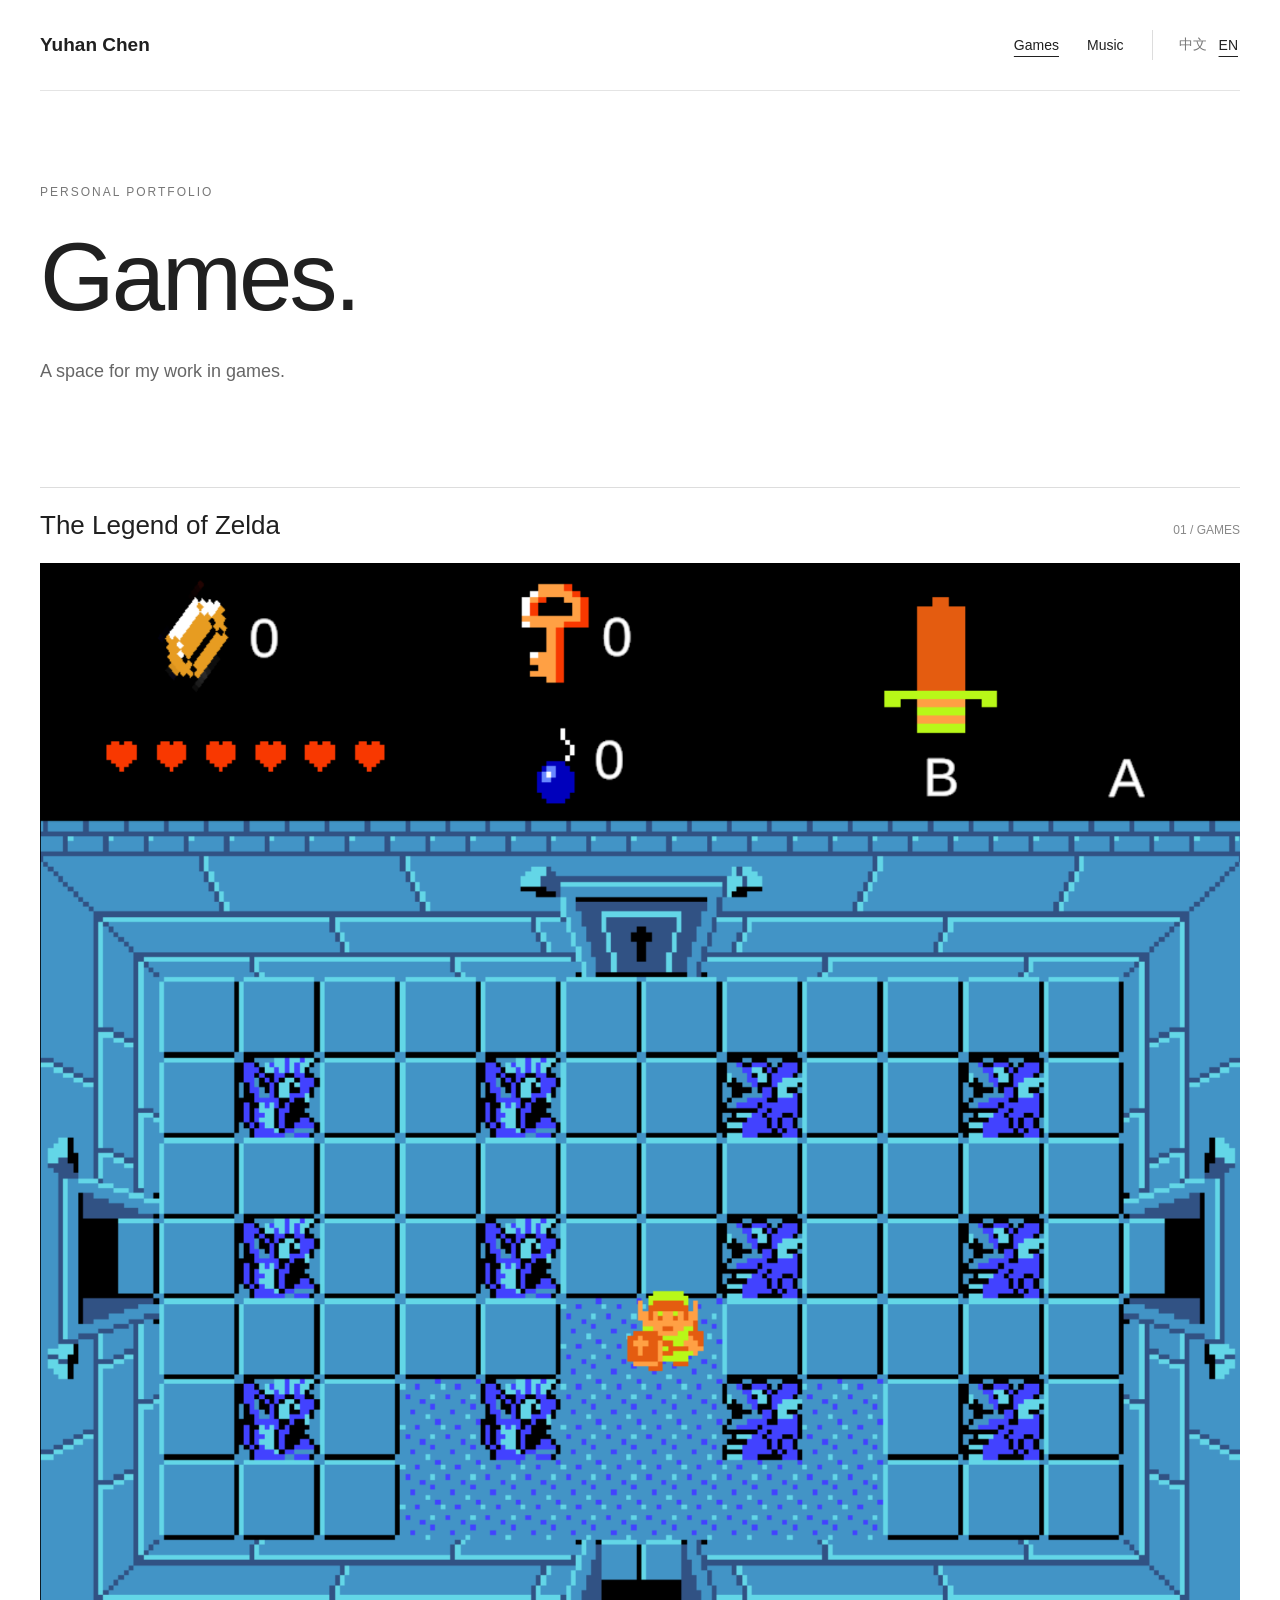
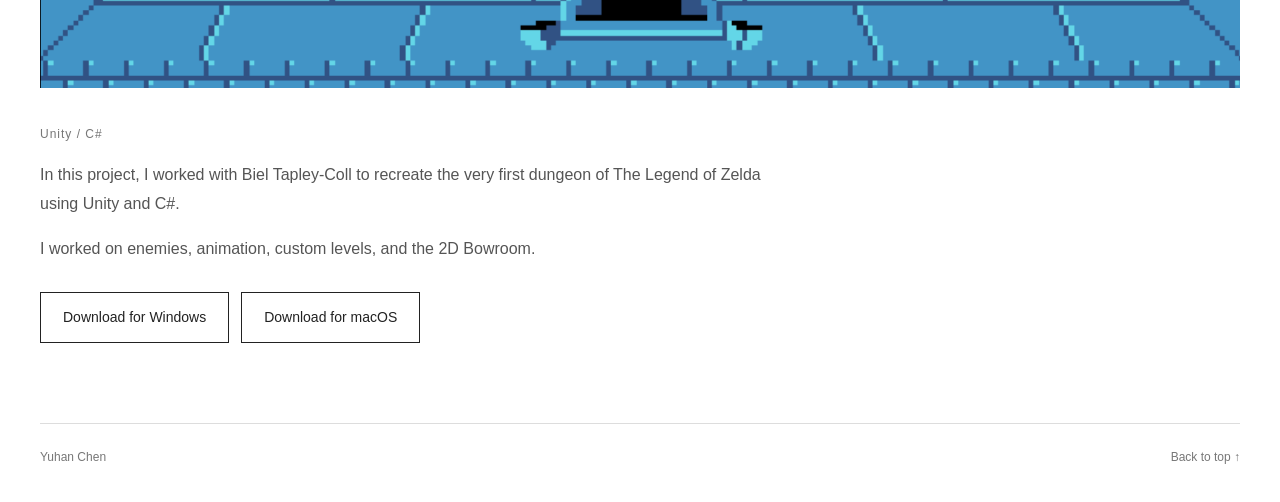
==== games.html @ 27d077f9 "Update portfolio and add Zelda project" ====
<!doctype html>
<html lang="en">
<head>
  <meta charset="utf-8">
  <meta name="viewport" content="width=device-width, initial-scale=1">
  <meta name="description" content="Yuhan Chen — Games & Music / 游戏与音乐作品集">
  <title>Yuhan Chen — Games</title>
  <link rel="stylesheet" href="styles.css">
</head>
<body data-page="games">
  <header>
    <a class="name" href="index.html">Yuhan Chen</a>
    <nav aria-label="Main navigation">
      <a href="games.html" aria-current="page" data-zh="游戏" data-en="Games">Games</a>
      <a href="music.html" data-zh="音乐" data-en="Music">Music</a>
      <div class="languages" role="group" aria-label="Language / 语言">
        <button type="button" lang="zh-CN" data-lang="zh" aria-pressed="false">中文</button>
        <button type="button" lang="en" data-lang="en" aria-pressed="true">EN</button>
      </div>
    </nav>
  </header>
  <main id="home">
    <section class="intro" aria-labelledby="title">
      <p class="eyebrow" data-zh="个人作品集 / PORTFOLIO" data-en="PERSONAL PORTFOLIO">PERSONAL PORTFOLIO</p>
      <h1 id="title" data-zh="游戏。" data-en="Games.">Games.</h1>
      <p data-zh="这里记录我的游戏作品。" data-en="A space for my work in games.">A space for my work in games.</p>
    </section>
    <section class="work" id="games" aria-labelledby="games-title">
      <div class="section-top"><h2 id="games-title">The Legend of Zelda</h2><span class="number">01 / GAMES</span></div>
      <img class="game-cover" src="images/zelda-cover.png" width="1708" height="1599" alt="The Legend of Zelda recreation: Link in a blue dungeon room">
      <div class="project-description">
        <p class="project-tools">Unity / C#</p>
        <p data-zh="在这个项目中，我与 Biel Tapley-Coll 合作，使用 Unity 和 C# 重现了《塞尔达传说》的第一个地牢。" data-en="In this project, I worked with Biel Tapley-Coll to recreate the very first dungeon of The Legend of Zelda using Unity and C#.">In this project, I worked with Biel Tapley-Coll to recreate the very first dungeon of The Legend of Zelda using Unity and C#.</p>
        <p data-zh="我负责敌人、动画、自定义关卡，以及 2D Bowroom。" data-en="I worked on enemies, animation, custom levels, and the 2D Bowroom.">I worked on enemies, animation, custom levels, and the 2D Bowroom.</p>
        <div class="downloads">
          <a class="download-button" href="https://github.com/HANSON923/Legend-of-zelda-NES-version-EECS494/releases/download/v1.0.0-gold/Legend.Of.Zelda.NES.Windows.zip" data-zh="下载 Windows 版" data-en="Download for Windows">Download for Windows</a>
          <a class="download-button" href="https://github.com/HANSON923/Legend-of-zelda-NES-version-EECS494/releases/download/v1.0.0-gold/Legend.Of.Zelda.NES.MacOS.zip" data-zh="下载 macOS 版" data-en="Download for macOS">Download for macOS</a>
        </div>
      </div>
    </section>
  </main>
  <footer><span>Yuhan Chen</span><a href="#home" data-zh="回到顶部 ↑" data-en="Back to top ↑">Back to top ↑</a></footer>
  <script src="script.js"></script>
</body>
</html>
---- styles.css ----
*{box-sizing:border-box}html{scroll-behavior:smooth;scroll-padding-top:30px}body{margin:0;background:#fff;color:#202020;font-family:Arial,"Microsoft YaHei",sans-serif}a{color:inherit;text-decoration:none}button{font:inherit}header,main,footer{width:min(1200px,calc(100% - 80px));margin:auto}header{display:flex;justify-content:space-between;align-items:center;padding:30px 0;border-bottom:1px solid #e4e4e4}.name{font-size:19px;font-weight:700}nav{display:flex;align-items:center;gap:28px;font-size:14px}.languages{display:flex;gap:8px;border-left:1px solid #ddd;padding-left:24px}.languages button{border:0;background:none;padding:6px 2px;cursor:pointer;color:#777}.languages button[aria-pressed="true"]{color:#202020;text-decoration:underline;text-underline-offset:6px}a:focus-visible,button:focus-visible{outline:2px solid #245cca;outline-offset:5px}.intro{padding:94px 0 82px}.eyebrow{font-size:12px;letter-spacing:2px;text-transform:uppercase;color:#777;margin:0 0 24px}h1{font-size:clamp(48px,7.5vw,96px);line-height:1.12;letter-spacing:-3px;font-weight:500;margin:0 0 24px}.intro p:last-child{font-size:18px;line-height:1.8;color:#666;max-width:600px}.work{margin-bottom:80px}.section-top{display:flex;align-items:baseline;justify-content:space-between;border-top:1px solid #ddd;padding:22px 0}h2{font-size:26px;font-weight:500;margin:0}.number{font-size:12px;color:#888}.cover{aspect-ratio:16/8;background:#f0f1ef;display:flex;flex-direction:column;justify-content:center;align-items:center;gap:18px;text-align:center;padding:30px}.cover.music{background:#f4f1ed}.cover strong{font-size:clamp(40px,7vw,88px);font-weight:400;letter-spacing:-2px;color:#b9bdb6}.cover.music strong{color:#c4bab0}.cover span{font-size:13px;color:#696969}.caption{display:flex;justify-content:space-between;gap:24px;padding-top:18px;font-size:14px;color:#777;line-height:1.6}.caption p{margin:0}footer{border-top:1px solid #ddd;padding:26px 0 38px;display:flex;justify-content:space-between;font-size:12px;color:#777}@media(max-width:600px){header,main,footer{width:calc(100% - 36px)}header{align-items:flex-start;gap:20px}.name{font-size:16px;white-space:nowrap}nav{gap:13px;flex-wrap:wrap;justify-content:flex-end;font-size:12px}.languages{padding-left:10px;gap:6px}.intro{padding:65px 0 48px}h1{letter-spacing:-2px}.intro p:last-child{font-size:16px}h2{font-size:22px}.cover{aspect-ratio:4/3}.work{margin-bottom:48px}.caption{flex-direction:column;gap:5px}footer{gap:20px}}@media(prefers-reduced-motion:reduce){html{scroll-behavior:auto}}
nav a[aria-current="page"]{text-decoration:underline;text-underline-offset:6px}.category-link{display:block}.category-link:hover h2{text-decoration:underline;text-underline-offset:6px}
.game-cover{display:block;width:100%;height:auto}

.project-description{max-width:760px;padding-top:24px;font-size:16px;line-height:1.8;color:#555}.project-tools{font-size:12px;letter-spacing:1px;color:#777}.downloads{display:flex;flex-wrap:wrap;gap:12px;margin-top:28px}.download-button{display:inline-block;border:1px solid #222;padding:12px 22px;color:#222;font-size:14px}.download-button:hover{background:#222;color:#fff}
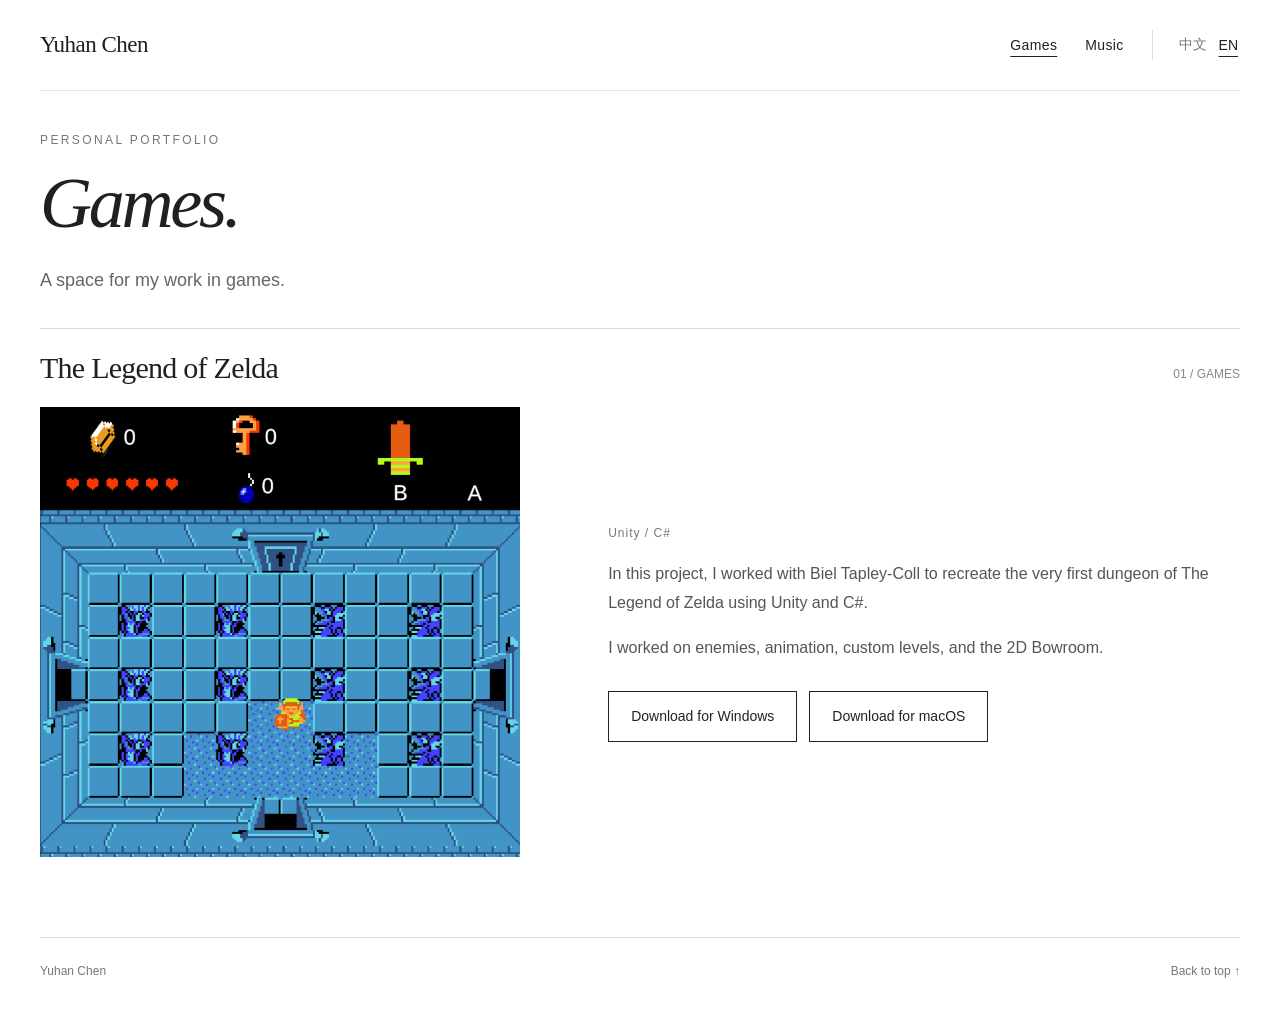
==== commit 83db1626: "Add files via upload" ====
--- a/games.html
+++ b/games.html
@@ -5,6 +5,7 @@
   <meta name="viewport" content="width=device-width, initial-scale=1">
   <meta name="description" content="Yuhan Chen — Games & Music / 游戏与音乐作品集">
   <title>Yuhan Chen — Games</title>
+  <link rel="icon" type="image/svg+xml" href="favicon.svg">
   <link rel="stylesheet" href="styles.css">
 </head>
 <body data-page="games">
@@ -22,11 +23,12 @@
   <main id="home">
     <section class="intro" aria-labelledby="title">
       <p class="eyebrow" data-zh="个人作品集 / PORTFOLIO" data-en="PERSONAL PORTFOLIO">PERSONAL PORTFOLIO</p>
-      <h1 id="title" data-zh="游戏。" data-en="Games.">Games.</h1>
+      <h1 id="title" data-zh="游戏" data-en="Games.">Games.</h1>
       <p data-zh="这里记录我的游戏作品。" data-en="A space for my work in games.">A space for my work in games.</p>
     </section>
     <section class="work" id="games" aria-labelledby="games-title">
       <div class="section-top"><h2 id="games-title">The Legend of Zelda</h2><span class="number">01 / GAMES</span></div>
+      <div class="project-layout">
       <img class="game-cover" src="images/zelda-cover.png" width="1708" height="1599" alt="The Legend of Zelda recreation: Link in a blue dungeon room">
       <div class="project-description">
         <p class="project-tools">Unity / C#</p>
@@ -37,6 +39,7 @@
           <a class="download-button" href="https://github.com/HANSON923/Legend-of-zelda-NES-version-EECS494/releases/download/v1.0.0-gold/Legend.Of.Zelda.NES.MacOS.zip" data-zh="下载 macOS 版" data-en="Download for macOS">Download for macOS</a>
         </div>
       </div>
+      </div>
     </section>
   </main>
   <footer><span>Yuhan Chen</span><a href="#home" data-zh="回到顶部 ↑" data-en="Back to top ↑">Back to top ↑</a></footer>
--- a/styles.css
+++ b/styles.css
@@ -1,5 +1,97 @@
-*{box-sizing:border-box}html{scroll-behavior:smooth;scroll-padding-top:30px}body{margin:0;background:#fff;color:#202020;font-family:Arial,"Microsoft YaHei",sans-serif}a{color:inherit;text-decoration:none}button{font:inherit}header,main,footer{width:min(1200px,calc(100% - 80px));margin:auto}header{display:flex;justify-content:space-between;align-items:center;padding:30px 0;border-bottom:1px solid #e4e4e4}.name{font-size:19px;font-weight:700}nav{display:flex;align-items:center;gap:28px;font-size:14px}.languages{display:flex;gap:8px;border-left:1px solid #ddd;padding-left:24px}.languages button{border:0;background:none;padding:6px 2px;cursor:pointer;color:#777}.languages button[aria-pressed="true"]{color:#202020;text-decoration:underline;text-underline-offset:6px}a:focus-visible,button:focus-visible{outline:2px solid #245cca;outline-offset:5px}.intro{padding:94px 0 82px}.eyebrow{font-size:12px;letter-spacing:2px;text-transform:uppercase;color:#777;margin:0 0 24px}h1{font-size:clamp(48px,7.5vw,96px);line-height:1.12;letter-spacing:-3px;font-weight:500;margin:0 0 24px}.intro p:last-child{font-size:18px;line-height:1.8;color:#666;max-width:600px}.work{margin-bottom:80px}.section-top{display:flex;align-items:baseline;justify-content:space-between;border-top:1px solid #ddd;padding:22px 0}h2{font-size:26px;font-weight:500;margin:0}.number{font-size:12px;color:#888}.cover{aspect-ratio:16/8;background:#f0f1ef;display:flex;flex-direction:column;justify-content:center;align-items:center;gap:18px;text-align:center;padding:30px}.cover.music{background:#f4f1ed}.cover strong{font-size:clamp(40px,7vw,88px);font-weight:400;letter-spacing:-2px;color:#b9bdb6}.cover.music strong{color:#c4bab0}.cover span{font-size:13px;color:#696969}.caption{display:flex;justify-content:space-between;gap:24px;padding-top:18px;font-size:14px;color:#777;line-height:1.6}.caption p{margin:0}footer{border-top:1px solid #ddd;padding:26px 0 38px;display:flex;justify-content:space-between;font-size:12px;color:#777}@media(max-width:600px){header,main,footer{width:calc(100% - 36px)}header{align-items:flex-start;gap:20px}.name{font-size:16px;white-space:nowrap}nav{gap:13px;flex-wrap:wrap;justify-content:flex-end;font-size:12px}.languages{padding-left:10px;gap:6px}.intro{padding:65px 0 48px}h1{letter-spacing:-2px}.intro p:last-child{font-size:16px}h2{font-size:22px}.cover{aspect-ratio:4/3}.work{margin-bottom:48px}.caption{flex-direction:column;gap:5px}footer{gap:20px}}@media(prefers-reduced-motion:reduce){html{scroll-behavior:auto}}
+*{box-sizing:border-box}html{scroll-behavior:smooth;scroll-padding-top:30px}body{margin:0;background:#fff;color:#202020;font-family:Arial,"Microsoft YaHei",sans-serif}a{color:inherit;text-decoration:none}button{font:inherit}header,main,footer{width:min(1200px,calc(100% - 80px));margin:auto}header{display:flex;justify-content:space-between;align-items:center;padding:30px 0;border-bottom:1px solid #e4e4e4}.name{font-size:19px;font-weight:700}nav{display:flex;align-items:center;gap:28px;font-size:14px}.languages{display:flex;gap:8px;border-left:1px solid #ddd;padding-left:24px}.languages button{border:0;background:none;padding:6px 2px;cursor:pointer;color:#777}.languages button[aria-pressed="true"]{color:#202020;text-decoration:underline;text-underline-offset:6px}a:focus-visible,button:focus-visible{outline:2px solid #245cca;outline-offset:5px}.intro{padding:94px 0 82px}.eyebrow{font-size:12px;letter-spacing:2px;text-transform:uppercase;color:#777;margin:0 0 24px}h1{font-size:clamp(48px,7.5vw,96px);line-height:1.12;letter-spacing:-3px;font-weight:500;margin:0 0 24px}.intro p:last-of-type{font-size:18px;line-height:1.8;color:#666;max-width:600px}.work{margin-bottom:80px}.section-top{display:flex;align-items:baseline;justify-content:space-between;border-top:1px solid #ddd;padding:22px 0}h2{font-size:26px;font-weight:500;margin:0}.number{font-size:12px;color:#888}.cover{aspect-ratio:16/8;background:#f0f1ef;display:flex;flex-direction:column;justify-content:center;align-items:center;gap:18px;text-align:center;padding:30px}.cover.music{background:#f4f1ed}.cover strong{font-size:clamp(40px,7vw,88px);font-weight:400;letter-spacing:-2px;color:#b9bdb6}.cover.music strong{color:#c4bab0}.cover span{font-size:13px;color:#696969}.caption{display:flex;justify-content:space-between;gap:24px;padding-top:18px;font-size:14px;color:#777;line-height:1.6}.caption p{margin:0}footer{border-top:1px solid #ddd;padding:26px 0 38px;display:flex;justify-content:space-between;font-size:12px;color:#777}@media(max-width:600px){header,main,footer{width:calc(100% - 36px)}header{align-items:flex-start;gap:20px}.name{font-size:16px;white-space:nowrap}nav{gap:13px;flex-wrap:wrap;justify-content:flex-end;font-size:12px}.languages{padding-left:10px;gap:6px}.intro{padding:65px 0 48px}h1{letter-spacing:-2px}.intro p:last-of-type{font-size:16px}h2{font-size:22px}.cover{aspect-ratio:4/3}.work{margin-bottom:48px}.caption{flex-direction:column;gap:5px}footer{gap:20px}}@media(prefers-reduced-motion:reduce){html{scroll-behavior:auto}}
 nav a[aria-current="page"]{text-decoration:underline;text-underline-offset:6px}.category-link{display:block}.category-link:hover h2{text-decoration:underline;text-underline-offset:6px}
 .game-cover{display:block;width:100%;height:auto}
 
 .project-description{max-width:760px;padding-top:24px;font-size:16px;line-height:1.8;color:#555}.project-tools{font-size:12px;letter-spacing:1px;color:#777}.downloads{display:flex;flex-wrap:wrap;gap:12px;margin-top:28px}.download-button{display:inline-block;border:1px solid #222;padding:12px 22px;color:#222;font-size:14px}.download-button:hover{background:#222;color:#fff}
+
+/* Editorial typography: expressive serif headings, restrained sans-serif body. */
+:root {
+  --font-editorial: "Palatino Linotype", "Book Antiqua", Palatino, Georgia, "STSong", "SimSun", serif;
+  --font-body: "Segoe UI", "Helvetica Neue", Arial, "PingFang SC", "Microsoft YaHei", sans-serif;
+}
+body { font-family: var(--font-body); }
+.name { font-family: var(--font-editorial); font-weight: 400; font-size: 23px; letter-spacing: -.5px; }
+h1 { font-family: var(--font-editorial); font-weight: 400; font-style: italic; letter-spacing: -.045em; line-height: 1.18; }
+h2 { font-family: var(--font-editorial); font-weight: 400; font-size: 30px; letter-spacing: -.025em; }
+.intro p:last-of-type { font-weight: 400; }
+nav { letter-spacing: .025em; }
+.eyebrow { letter-spacing: .2em; }
+html[lang="zh-CN"] h1 { font-style: normal; letter-spacing: .04em; }
+html[lang="zh-CN"] h2 { letter-spacing: .02em; }
+html[lang="zh-CN"] .title-ampersand {
+  font-family: "Segoe UI", "Helvetica Neue", sans-serif;
+  font-weight: 300;
+  font-size: .72em;
+  display: inline-block;
+  vertical-align: .06em;
+  letter-spacing: 0;
+}
+@media (max-width: 600px) {
+  .name { font-size: 20px; }
+  h2 { font-size: 25px; }
+}
+
+/* Gentle entrance on each page; navigation remains stationary. */
+@keyframes content-enter {
+  from { opacity: 0; transform: translateY(28px); }
+  to { opacity: 1; transform: translateY(0); }
+}
+@media (prefers-reduced-motion: no-preference) {
+  main > .intro {
+    animation: content-enter 1000ms cubic-bezier(.22, 1, .36, 1) both;
+  }
+  main > .work {
+    animation: content-enter 1000ms cubic-bezier(.22, 1, .36, 1) 100ms both;
+  }
+  .download-button {
+    transition: background-color 180ms ease, color 180ms ease;
+  }
+}
+
+/* Shared project showcase: cover beside details. */
+body:is([data-page="games"], [data-page="music"]) .intro { padding: 42px 0 32px; }
+body:is([data-page="games"], [data-page="music"]) .intro h1 { font-size: clamp(48px, 6vw, 72px); margin-bottom: 12px; }
+body:is([data-page="games"], [data-page="music"]) .intro .eyebrow { margin-bottom: 14px; }
+body:is([data-page="games"], [data-page="music"]) .intro p:last-of-type { margin-bottom: 0; }
+.project-layout { display: grid; grid-template-columns: minmax(0, 45fr) minmax(0, 55fr); gap: clamp(28px, 4vw, 56px); align-items: center; }
+.project-layout .game-cover { width: 100%; height: auto; max-width: 480px; max-height: 450px; object-fit: contain; justify-self: start; }
+.project-layout .project-description { min-width: 0; padding-top: 0; }
+.project-layout .project-tools { margin-top: 0; }
+@media (max-width: 760px) {
+  .project-layout { grid-template-columns: minmax(0, 1fr); gap: 24px; }
+  .project-layout .game-cover { justify-self: center; }
+  body:is([data-page="games"], [data-page="music"]) .intro { padding: 36px 0 28px; }
+  body:is([data-page="games"], [data-page="music"]) .section-top { gap: 16px; flex-wrap: wrap; }
+}
+
+.project-layout .music-cover { width: 100%; max-width: 450px; aspect-ratio: 1; padding: 24px; }
+.project-layout .music-cover strong { font-size: clamp(32px, 5vw, 64px); }
+@media (max-width: 760px) { .project-layout .music-cover { justify-self: center; } }
+
+.social-links { display: flex; flex-wrap: wrap; gap: 20px; margin-top: 28px; }
+.social-link { display: inline-flex; align-items: center; gap: 10px; min-height: 44px; color: #666; font-size: 14px; }
+.social-link:hover { color: #202020; }
+.social-link:hover span { text-decoration: underline; text-underline-offset: 5px; }
+.social-link .brand-icon { display: block; flex-shrink: 0; object-fit: contain; }
+button.social-link { background: none; border: 0; padding: 0; cursor: pointer; }
+.discord-contact { margin-top: 6px; font-size: 13px; color: #777; display: flex; flex-wrap: wrap; gap: 12px; }
+#discord-username { user-select: all; }
+
+.copy-toast { margin-top: 6px; min-height: 20px; color: #777; font-size: 13px; line-height: 20px; text-align: left; opacity: 0; pointer-events: none; }
+.copy-toast.is-visible { opacity: 1; }
+@media (prefers-reduced-motion: no-preference) { .copy-toast { transition: opacity 160ms ease; } }
+
+/* White header and main content. */
+header {
+  background: #FFFFFF;
+  position: relative;
+  isolation: isolate;
+}
+header::before {
+  content: "";
+  position: absolute;
+  inset: 0 calc((100vw - 100%) / -2);
+  background: #FFFFFF;
+  z-index: -1;
+  pointer-events: none;
+}
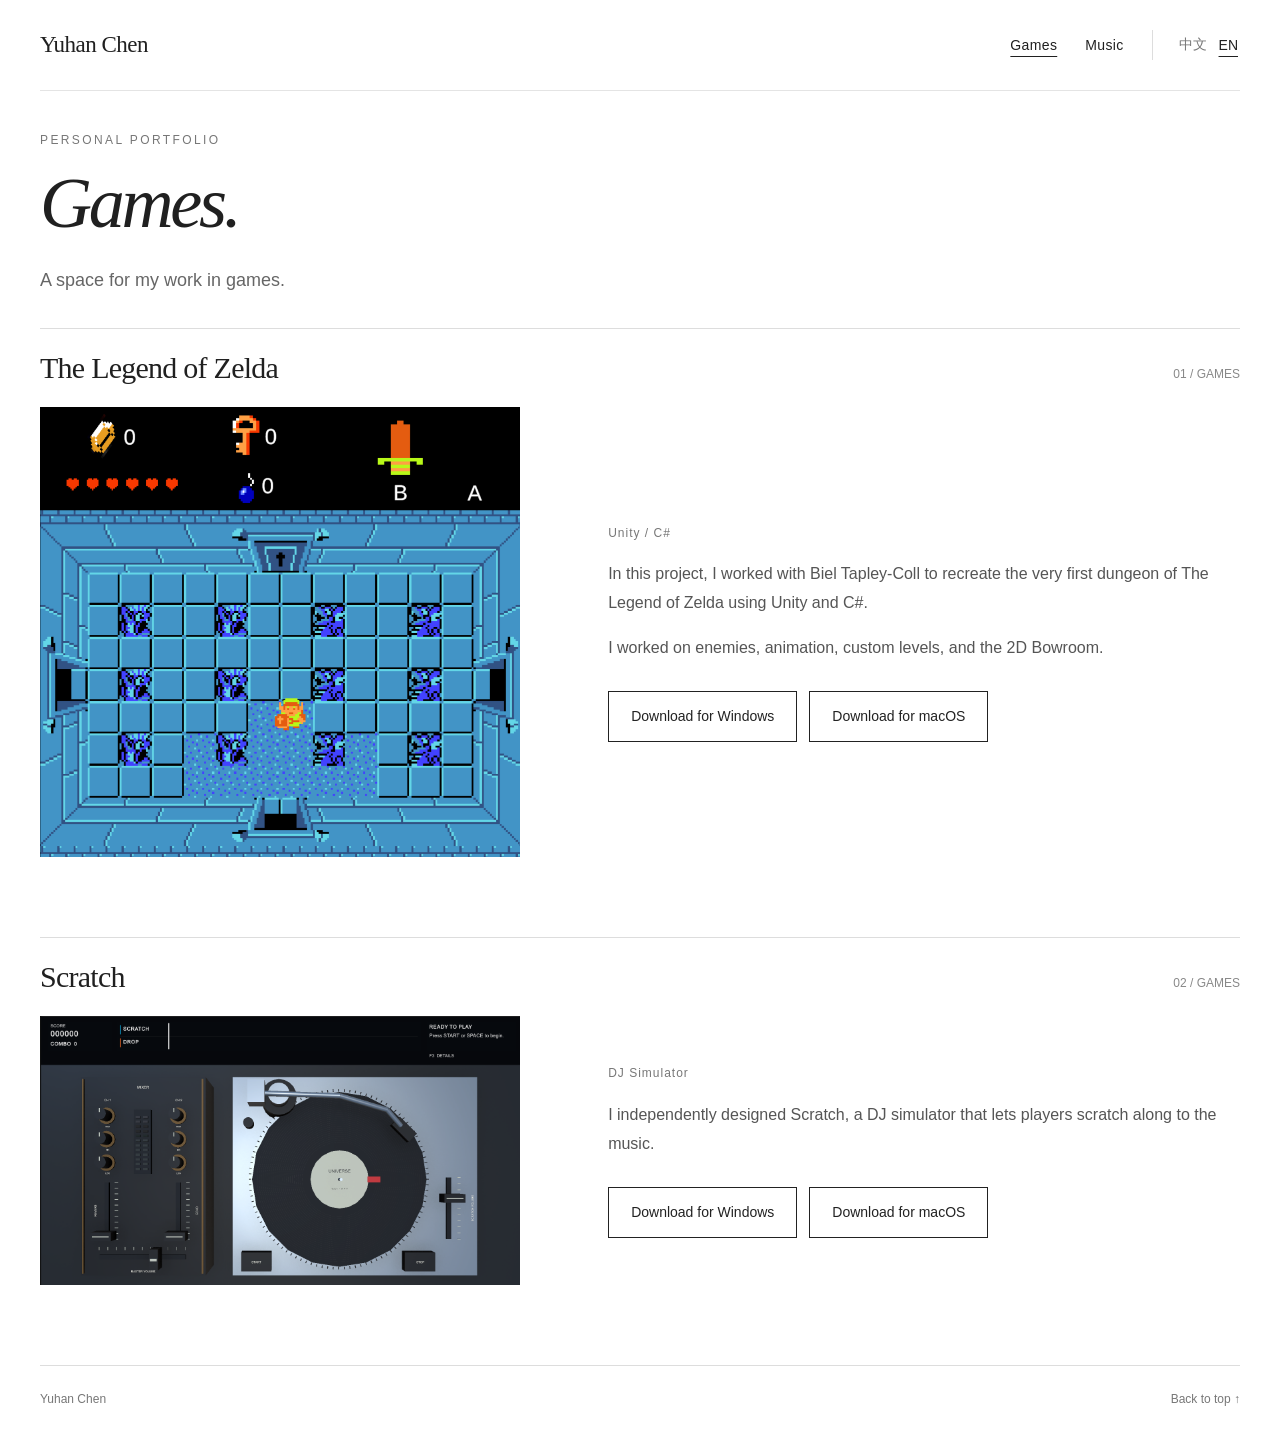
==== commit 5e185411: "add scratch game" ====
--- a/games.html
+++ b/games.html
@@ -41,6 +41,20 @@
       </div>
       </div>
     </section>
+    <section class="work" id="scratch" aria-labelledby="scratch-title">
+      <div class="section-top"><h2 id="scratch-title">Scratch</h2><span class="number">02 / GAMES</span></div>
+      <div class="project-layout">
+        <img class="game-cover" src="images/scratch-cover.png" width="1444" height="808" alt="Scratch DJ simulator showing a turntable, mixer, and rhythm interface">
+        <div class="project-description">
+          <p class="project-tools">DJ Simulator</p>
+          <p data-zh="我独立设计了 Scratch，一款让玩家随着音乐打碟的 DJ 模拟游戏。" data-en="I independently designed Scratch, a DJ simulator that lets players scratch along to the music.">I independently designed Scratch, a DJ simulator that lets players scratch along to the music.</p>
+          <div class="downloads">
+            <a class="download-button" href="https://github.com/HANSON923/P2-Scratch/releases/download/v0.0.1/p2-gold.windows.zip" data-zh="下载 Windows 版" data-en="Download for Windows">Download for Windows</a>
+            <a class="download-button" href="https://github.com/HANSON923/P2-Scratch/releases/download/v0.0.1/p2-gold.macOS.zip" data-zh="下载 macOS 版" data-en="Download for macOS">Download for macOS</a>
+          </div>
+        </div>
+      </div>
+    </section>
   </main>
   <footer><span>Yuhan Chen</span><a href="#home" data-zh="回到顶部 ↑" data-en="Back to top ↑">Back to top ↑</a></footer>
   <script src="script.js"></script>
--- a/styles.css
+++ b/styles.css
@@ -66,6 +66,9 @@
 
 .project-layout .music-cover { width: 100%; max-width: 450px; aspect-ratio: 1; padding: 24px; }
 .project-layout .music-cover strong { font-size: clamp(32px, 5vw, 64px); }
+.project-layout .scratch-cover { width: 100%; max-width: 450px; aspect-ratio: 1; padding: 24px; }
+.project-layout .scratch-cover strong { font-size: clamp(28px, 4vw, 52px); }
+@media (max-width: 760px) { .project-layout .scratch-cover { justify-self: center; } }
 @media (max-width: 760px) { .project-layout .music-cover { justify-self: center; } }
 
 .social-links { display: flex; flex-wrap: wrap; gap: 20px; margin-top: 28px; }
